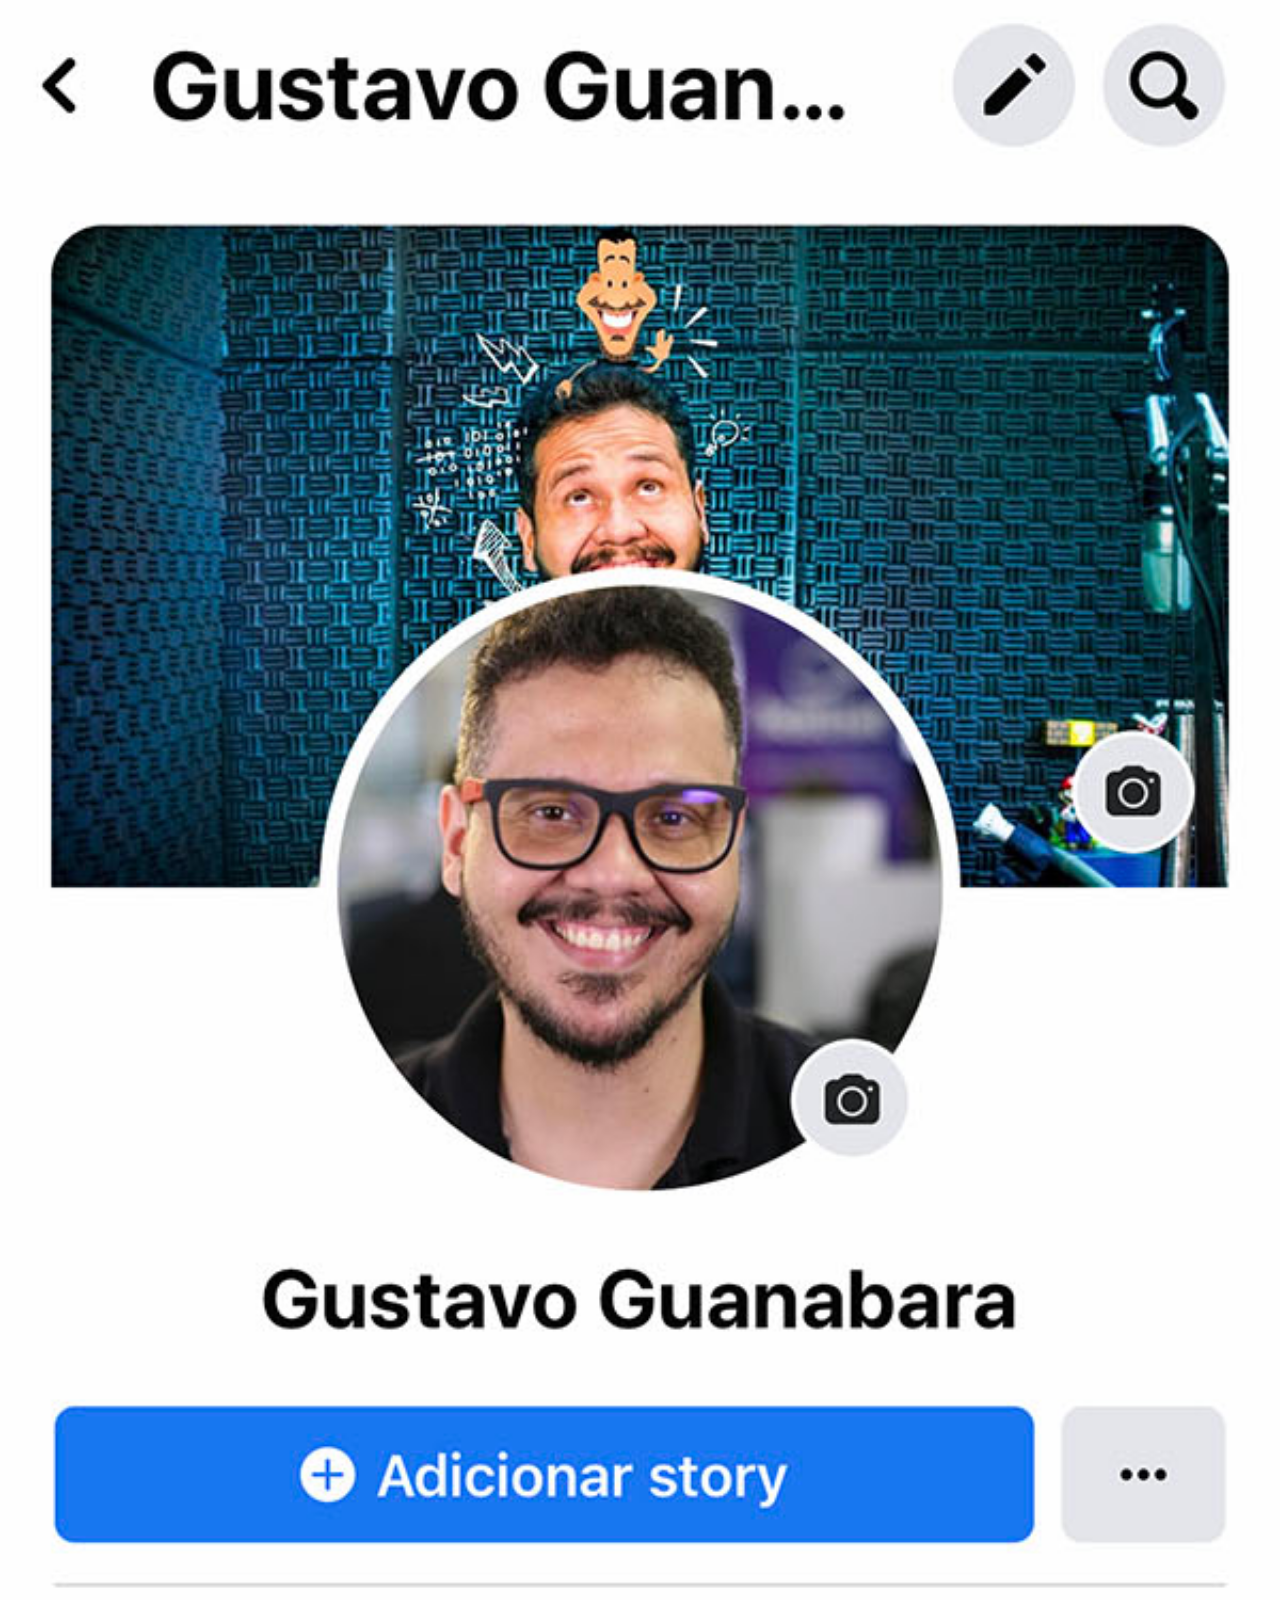
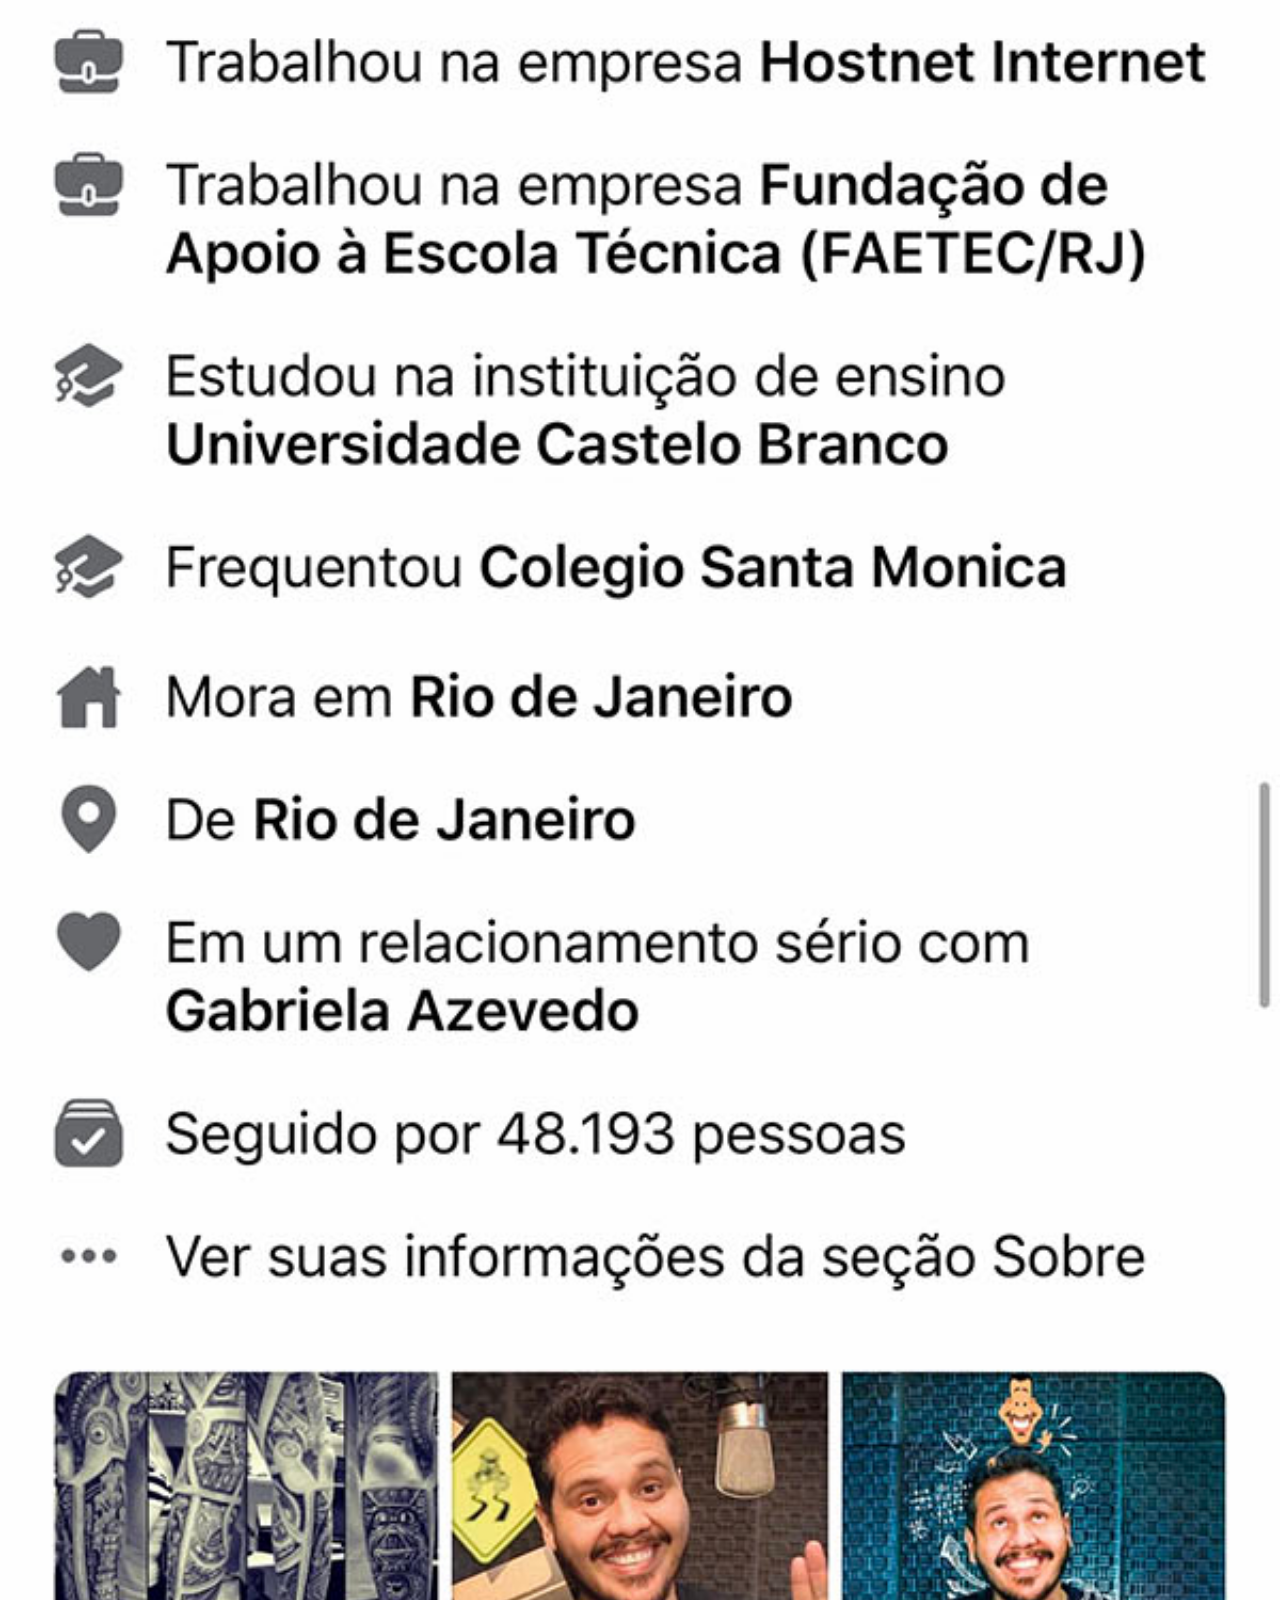
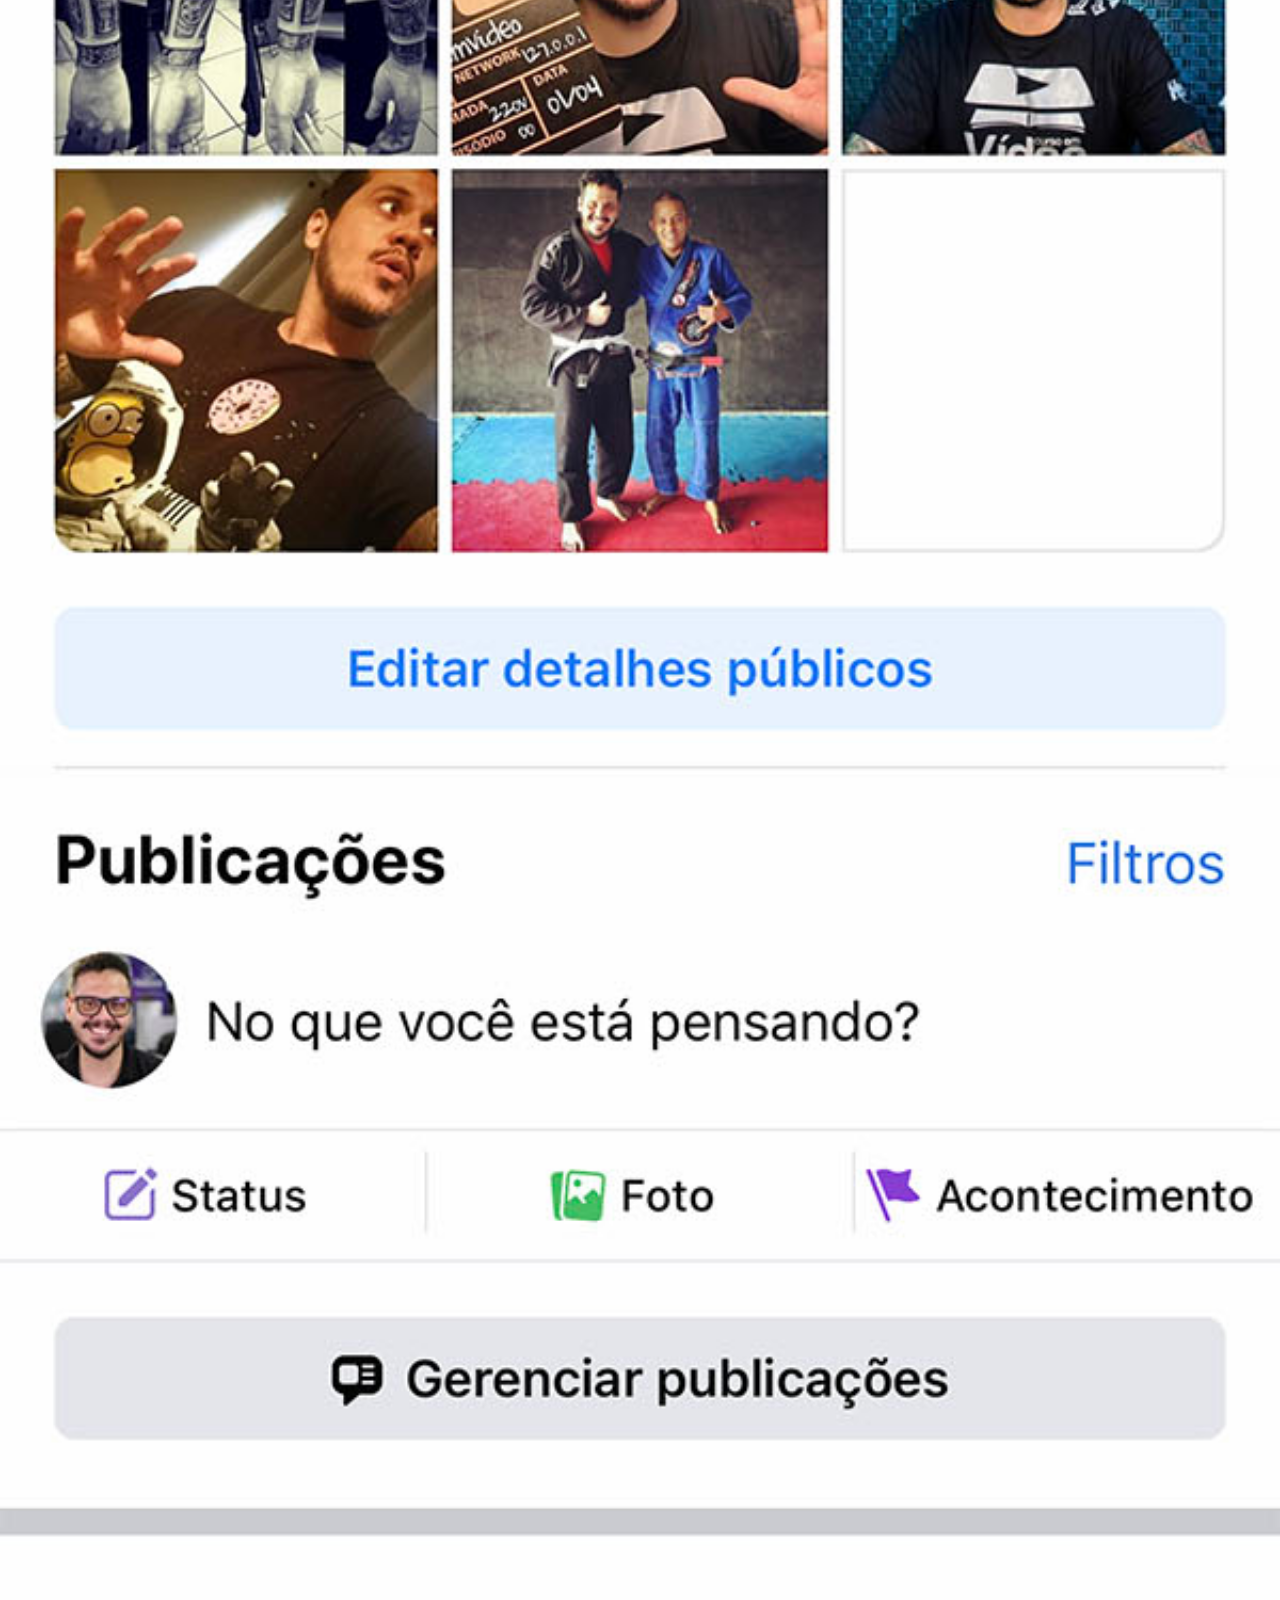
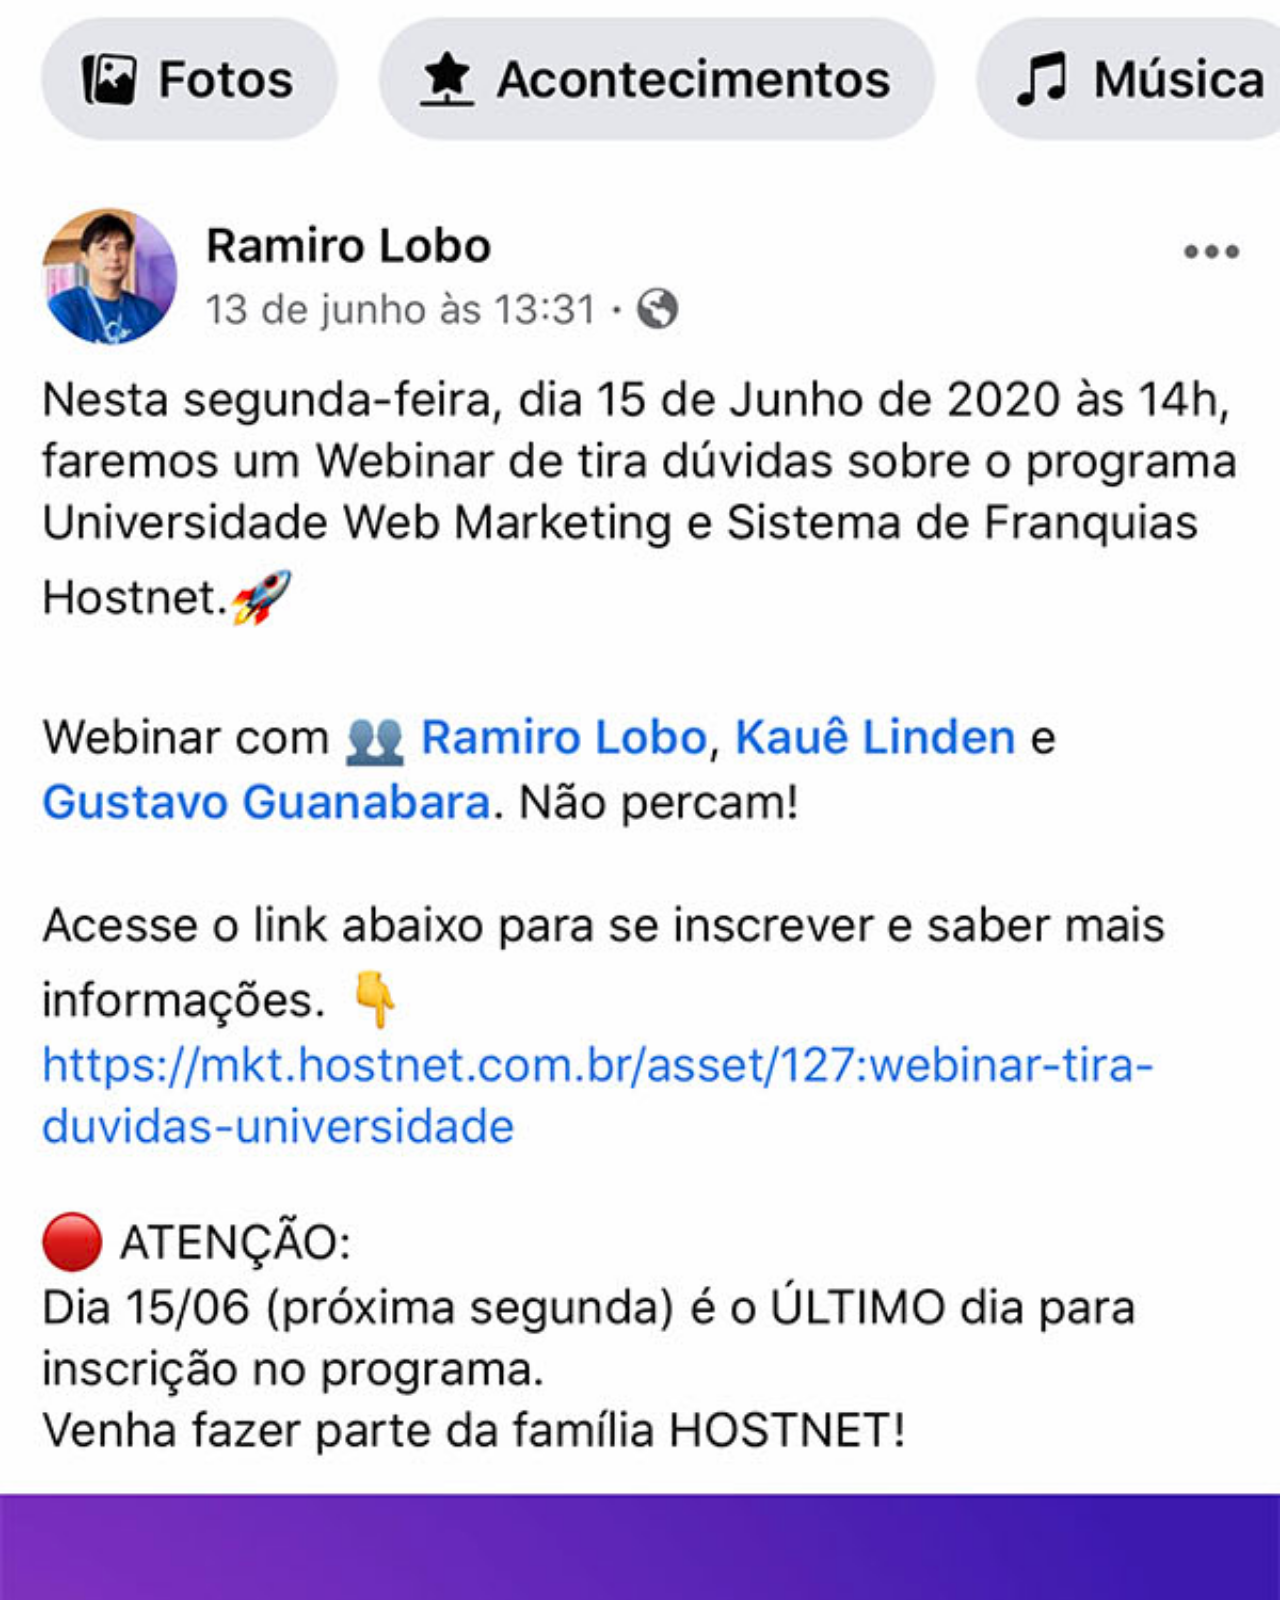
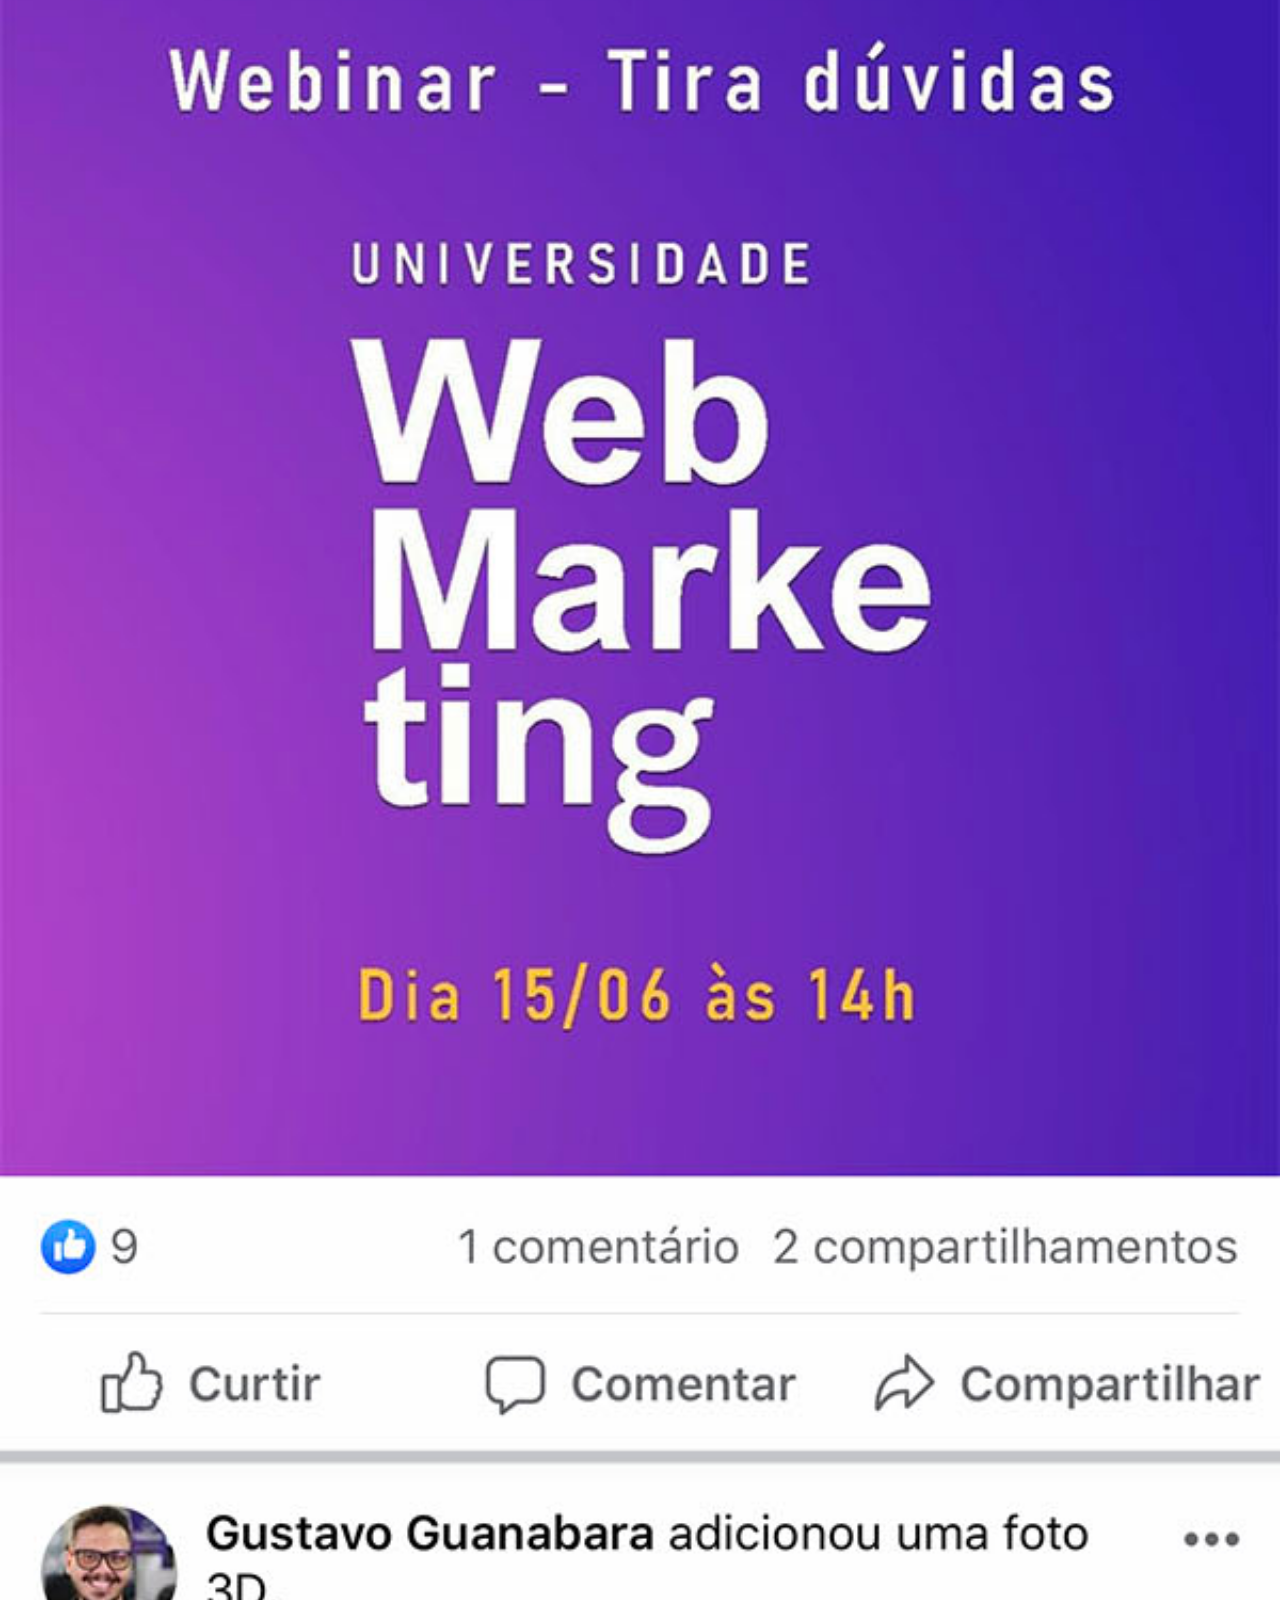
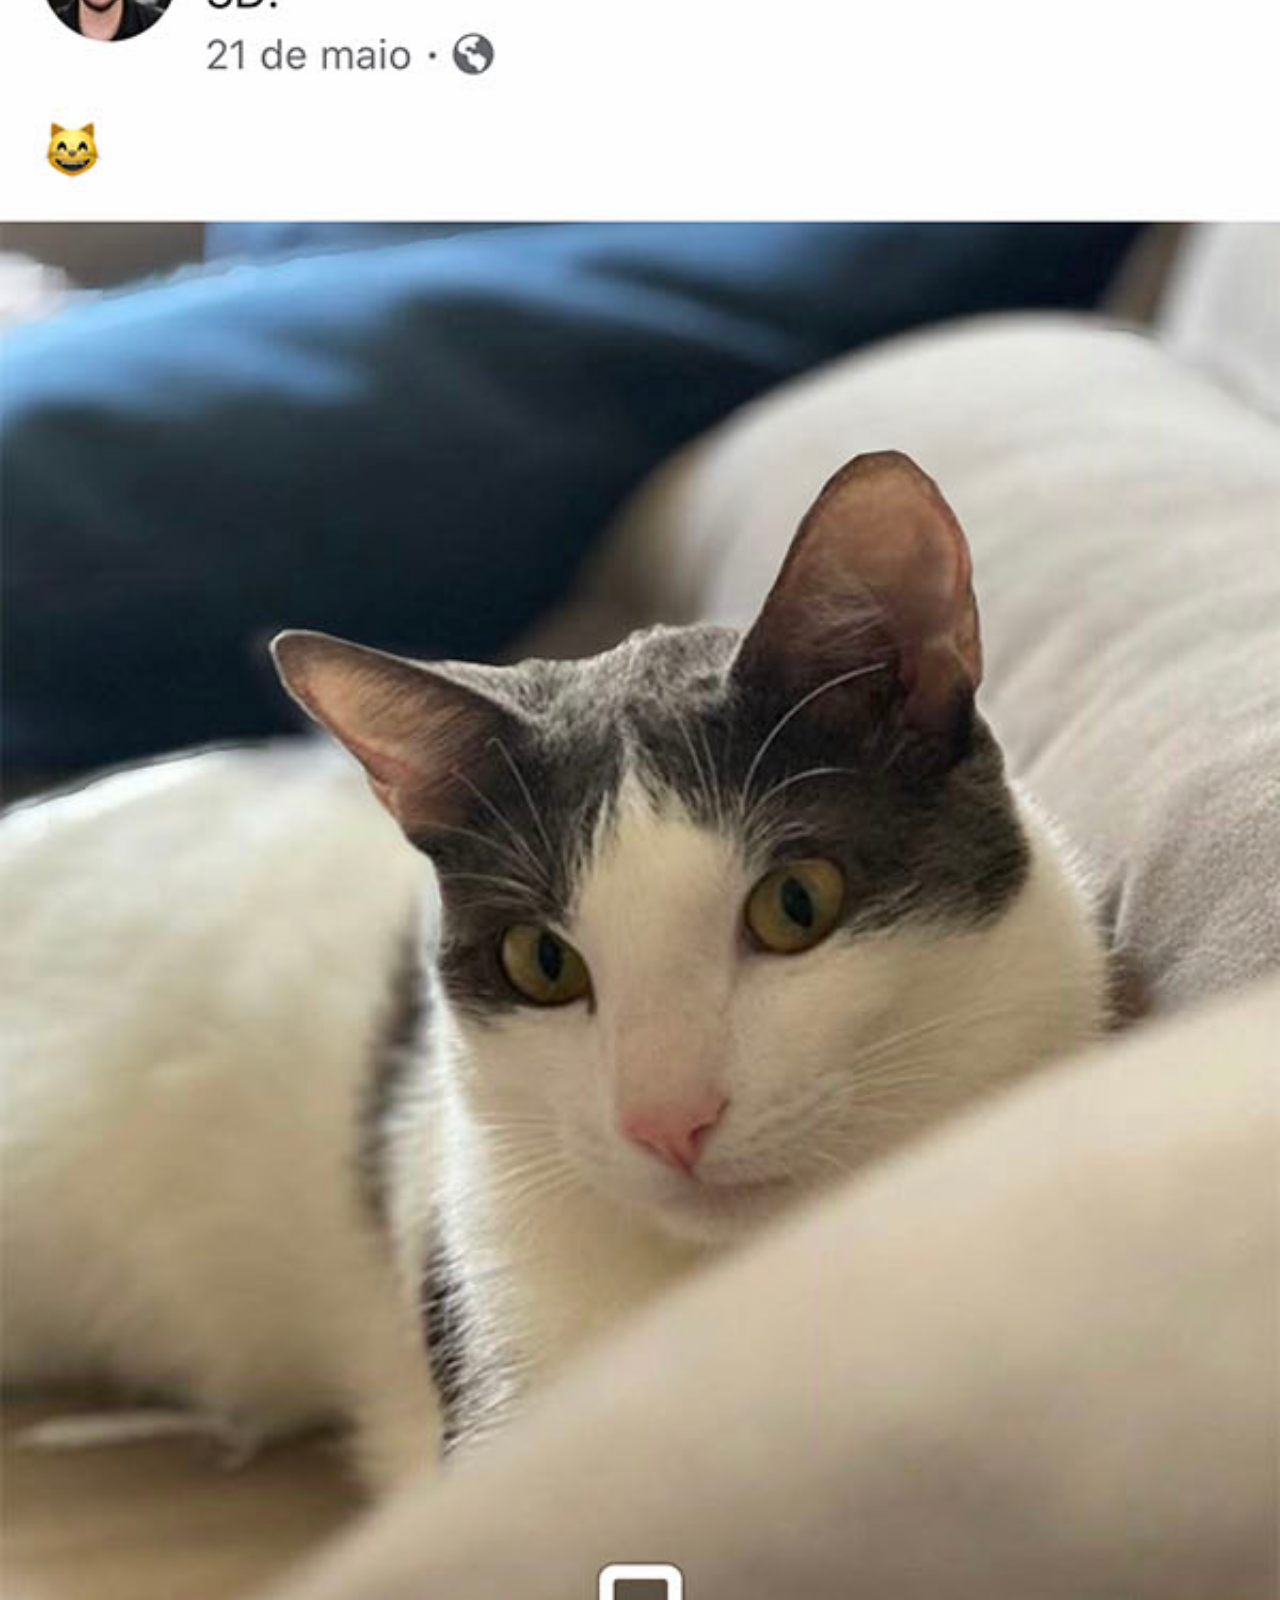
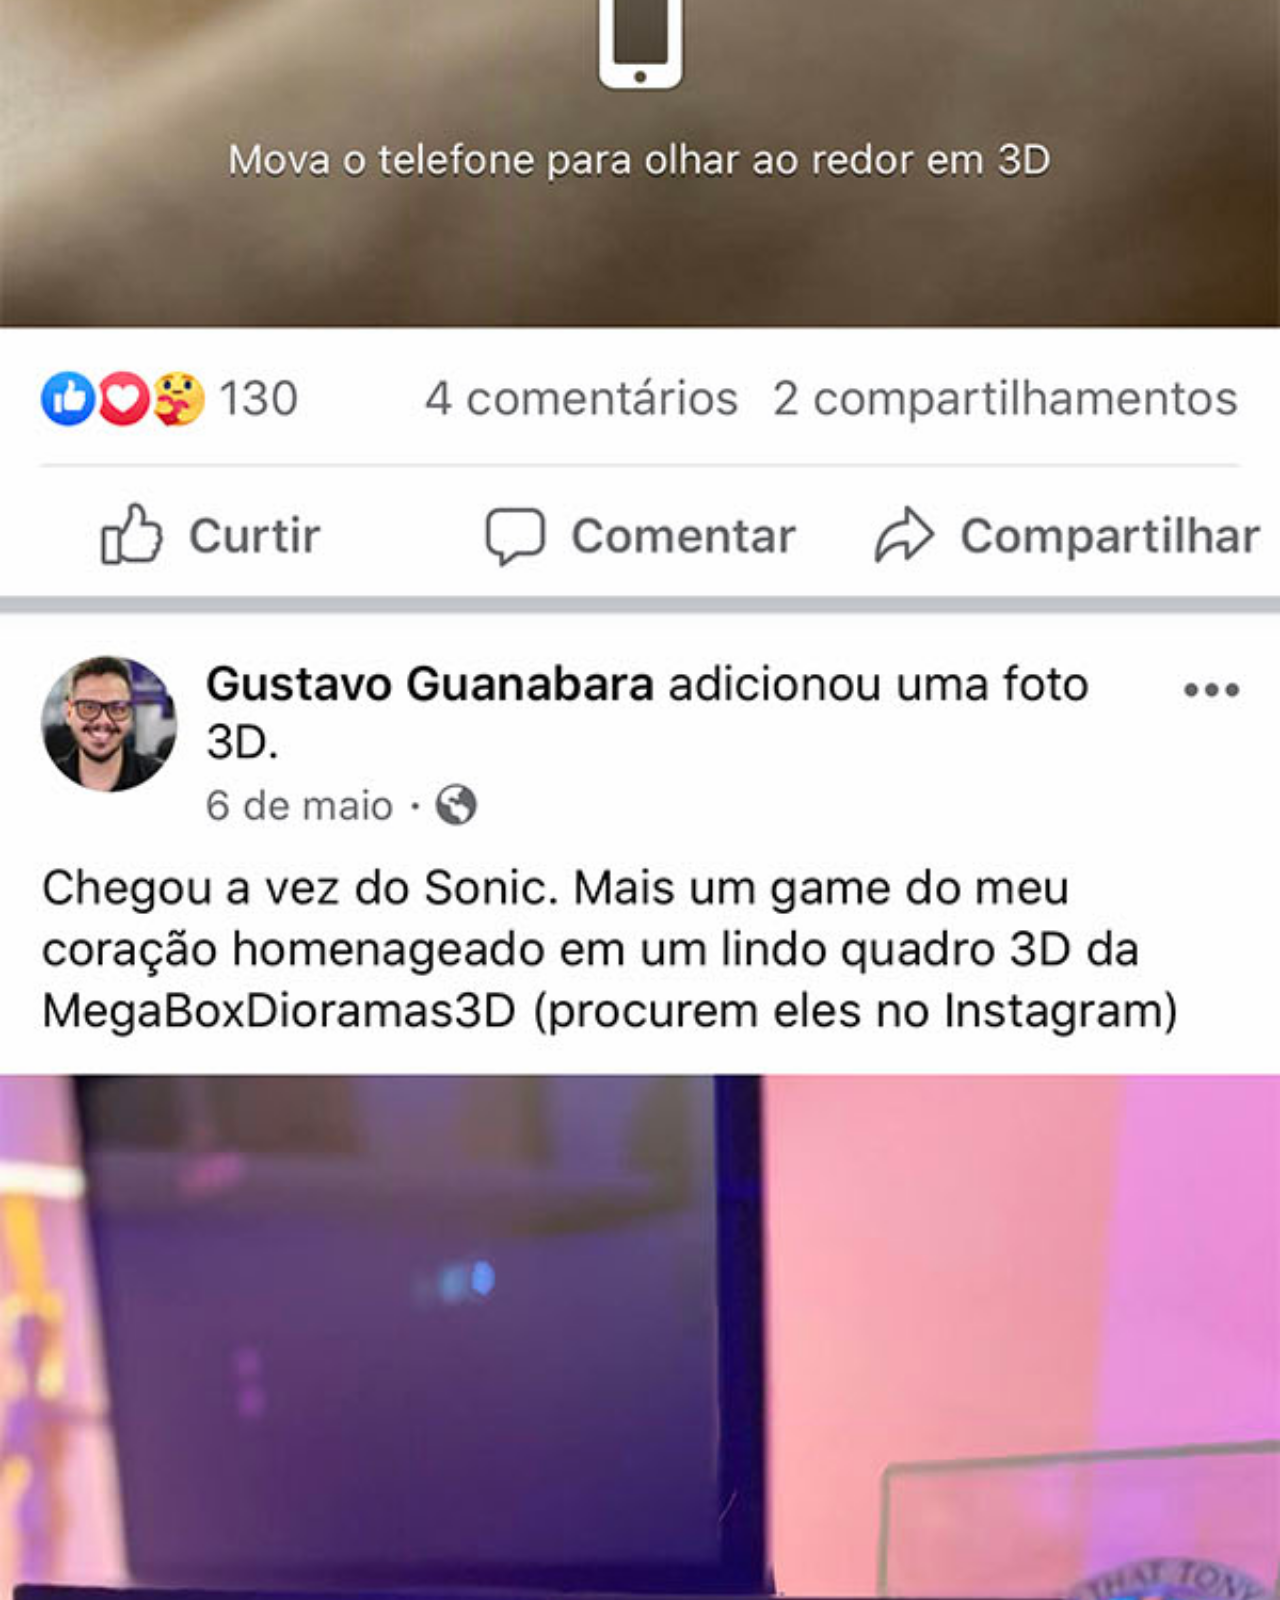
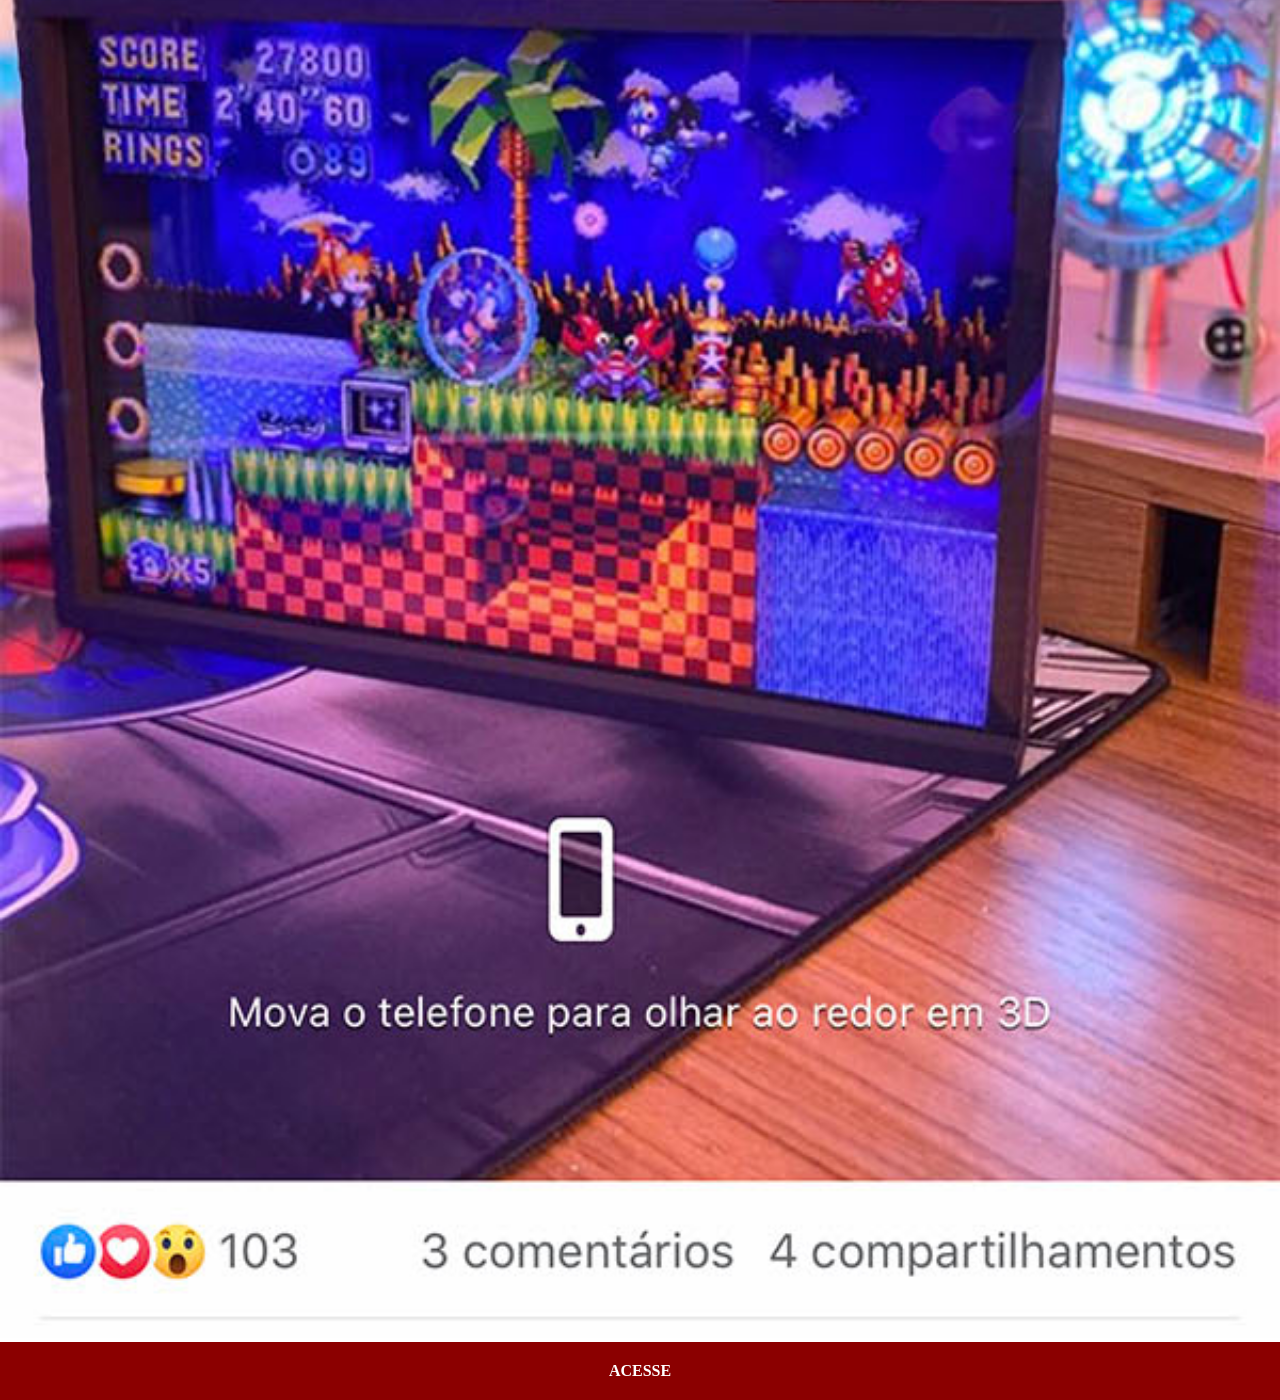
==== facebook.html @ 3a20d471 "Correções finais" ====
<!DOCTYPE html>
<html lang="pt-br">
<head>
    <meta charset="UTF-8">
    <meta name="viewport" content="width=device-width, initial-scale=1.0">
    <title>Facebook</title>
    <link rel="stylesheet" href="style/social.css">
</head>
<body>
    <img src="imagens/tela-facebook.jpg" alt="Facebook">
    <a href="https://www.facebook.com/profile.php?id=100033852651403" target="_blank">ACESSE</a>
</body>
</html>
---- style/social.css ----
@charset "UTF-8";

* {
            margin: 0px;
            padding: 0px;
        }

        ::-webkit-scrollbar {
            width: 0px;
            height: 0px;
        }

        img {
            width: 100vw;
            
        }

        a {
            display: block;
            background-color: darkred;
            color: white;
            font-weight: bolder;
            text-align: center;
            text-decoration: none;
            padding: 20px;
        }
        a:hover {
            background-color: red;
        }
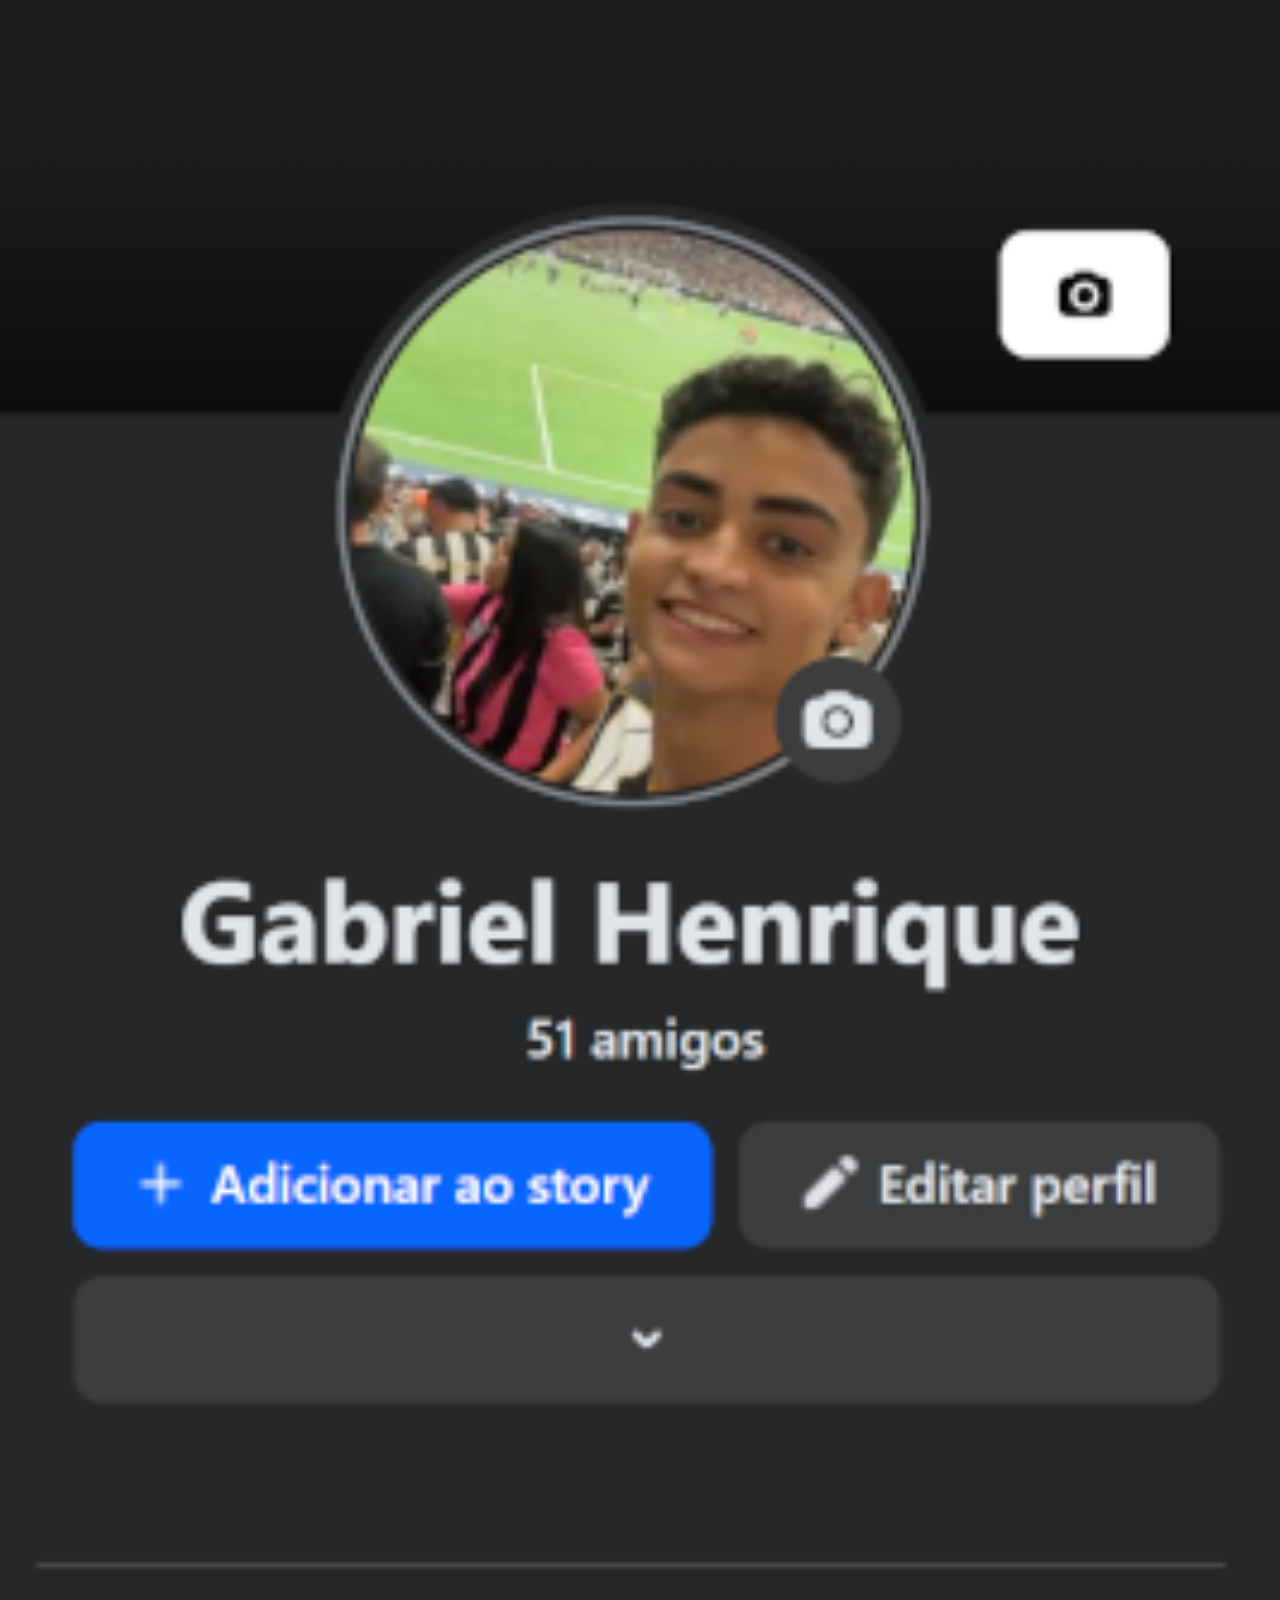
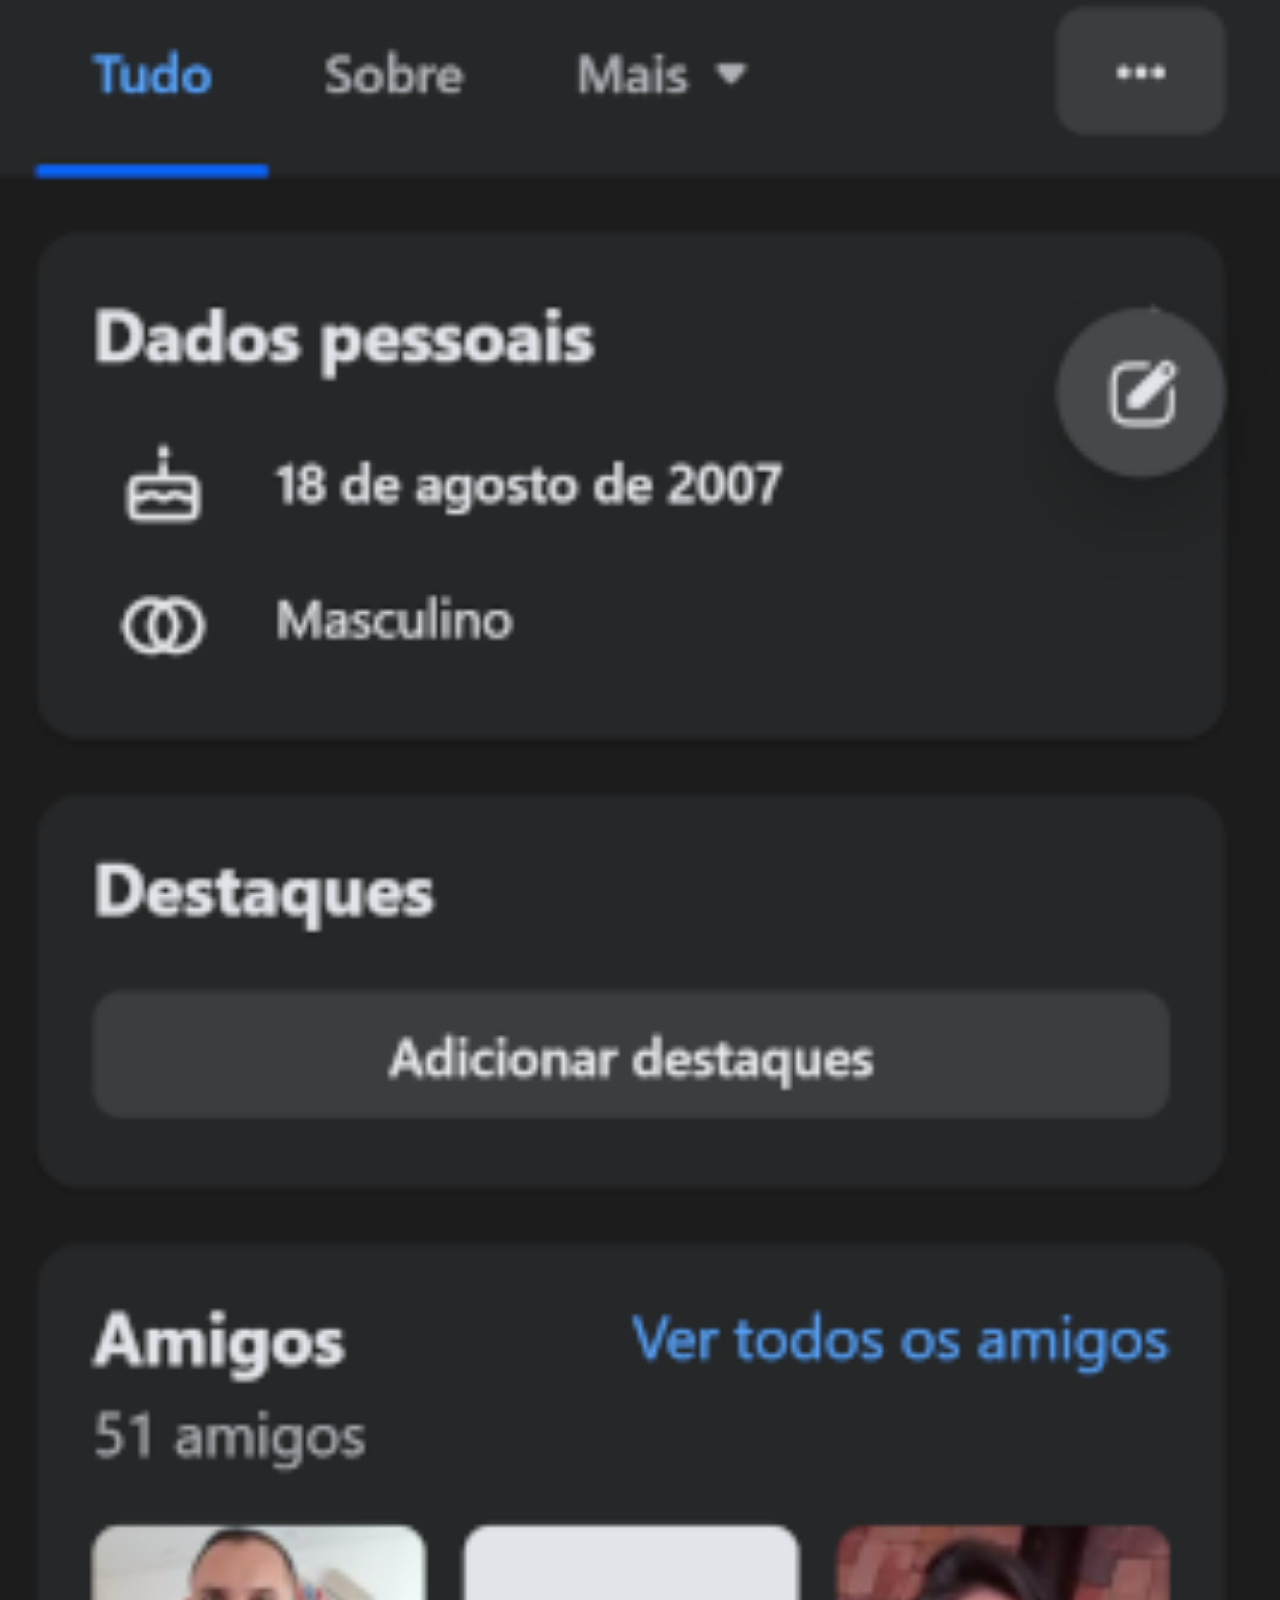
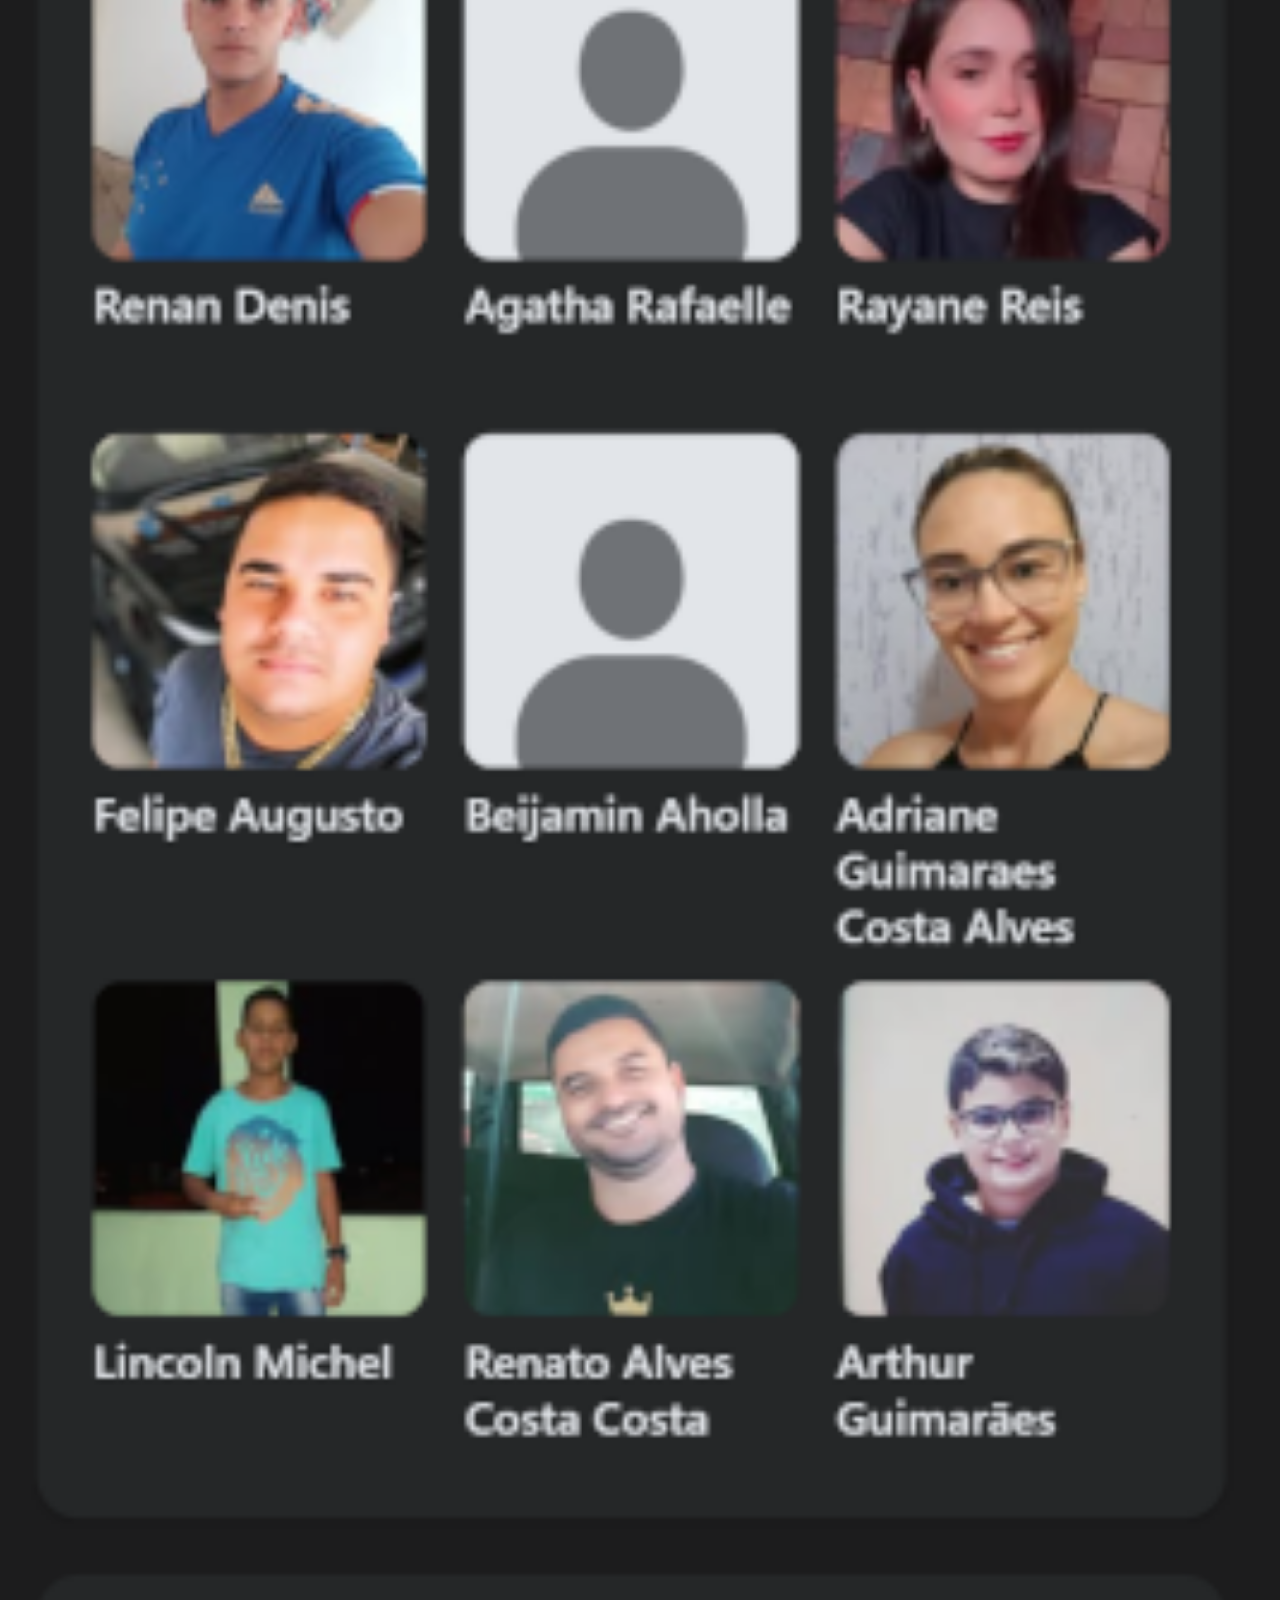
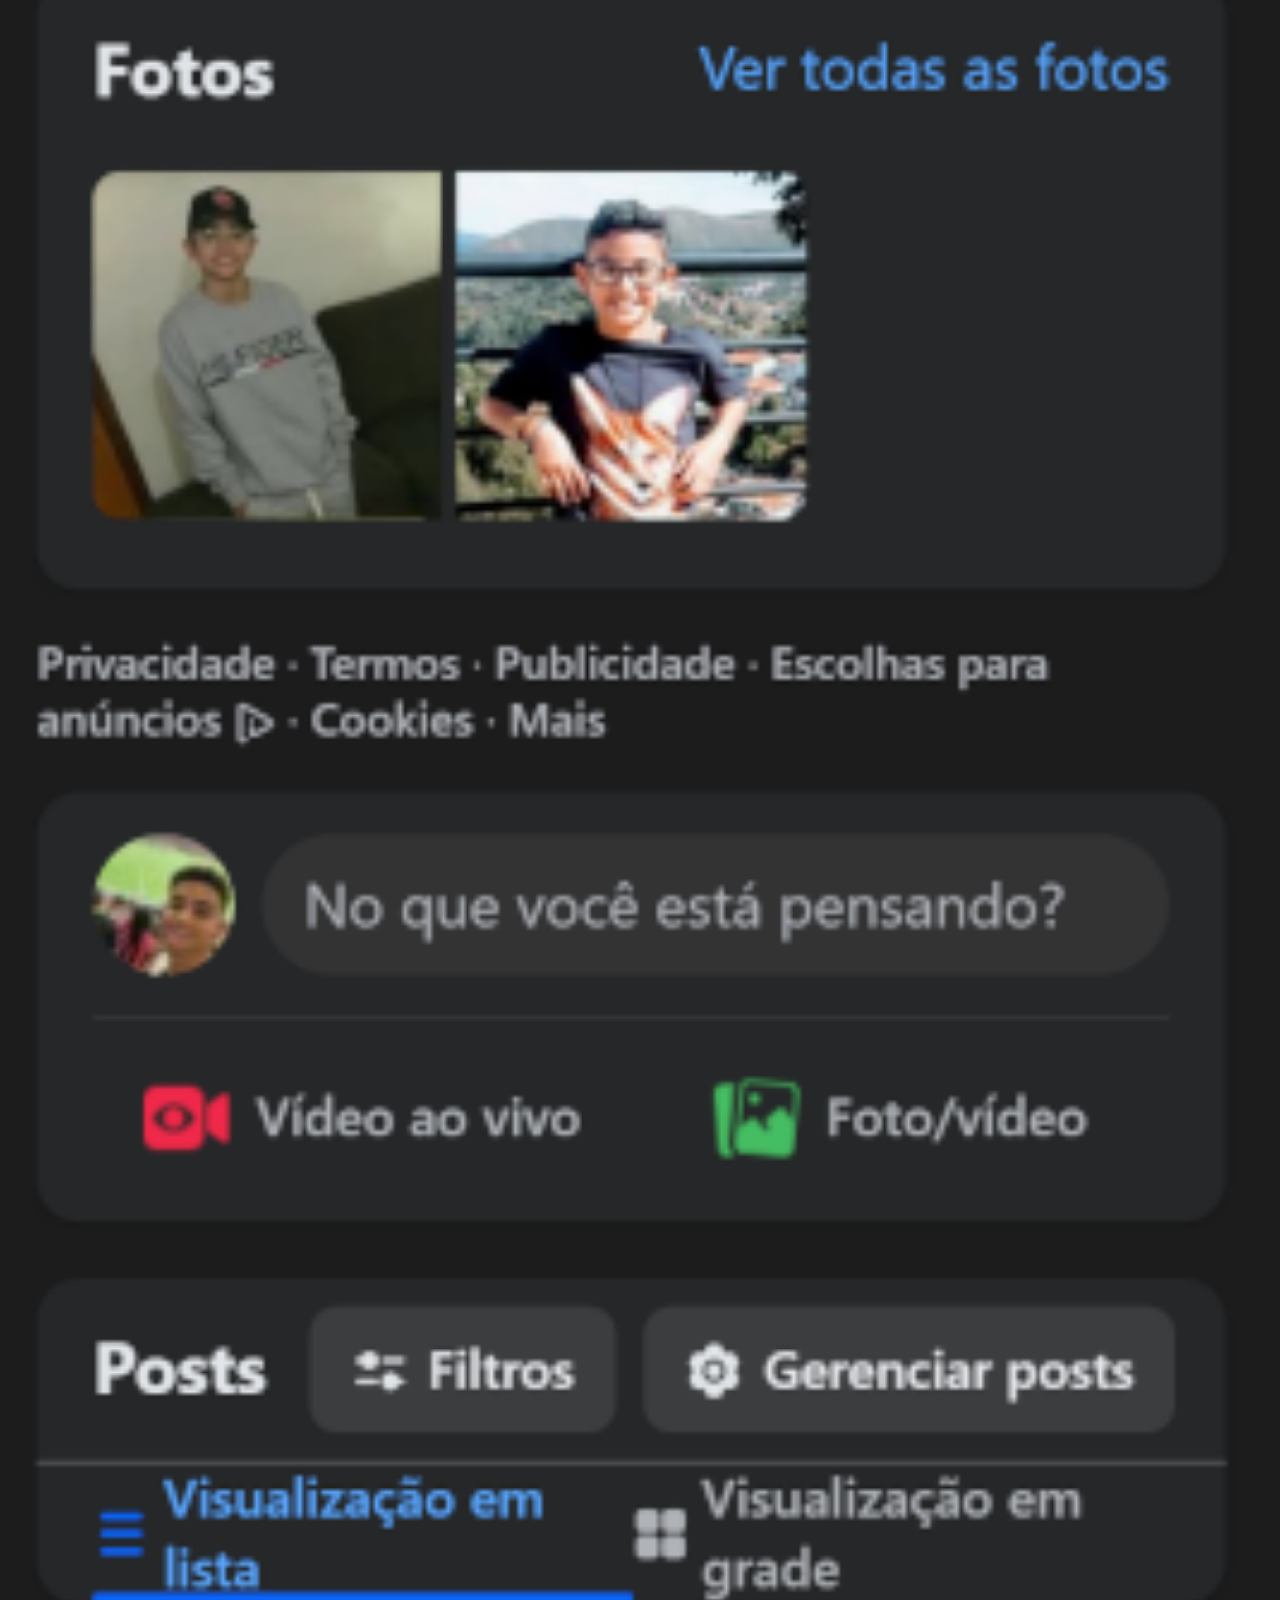
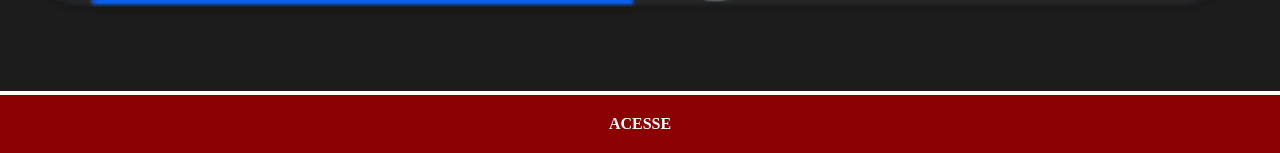
==== commit 7db865a4: "Update de imagens" ====
--- a/facebook.html
+++ b/facebook.html
@@ -7,7 +7,7 @@
     <link rel="stylesheet" href="style/social.css">
 </head>
 <body>
-    <img src="imagens/tela-facebook.jpg" alt="Facebook">
+    <img src="imagens/perfilface.png" alt="Facebook">
     <a href="https://www.facebook.com/profile.php?id=100033852651403" target="_blank">ACESSE</a>
 </body>
 </html>
